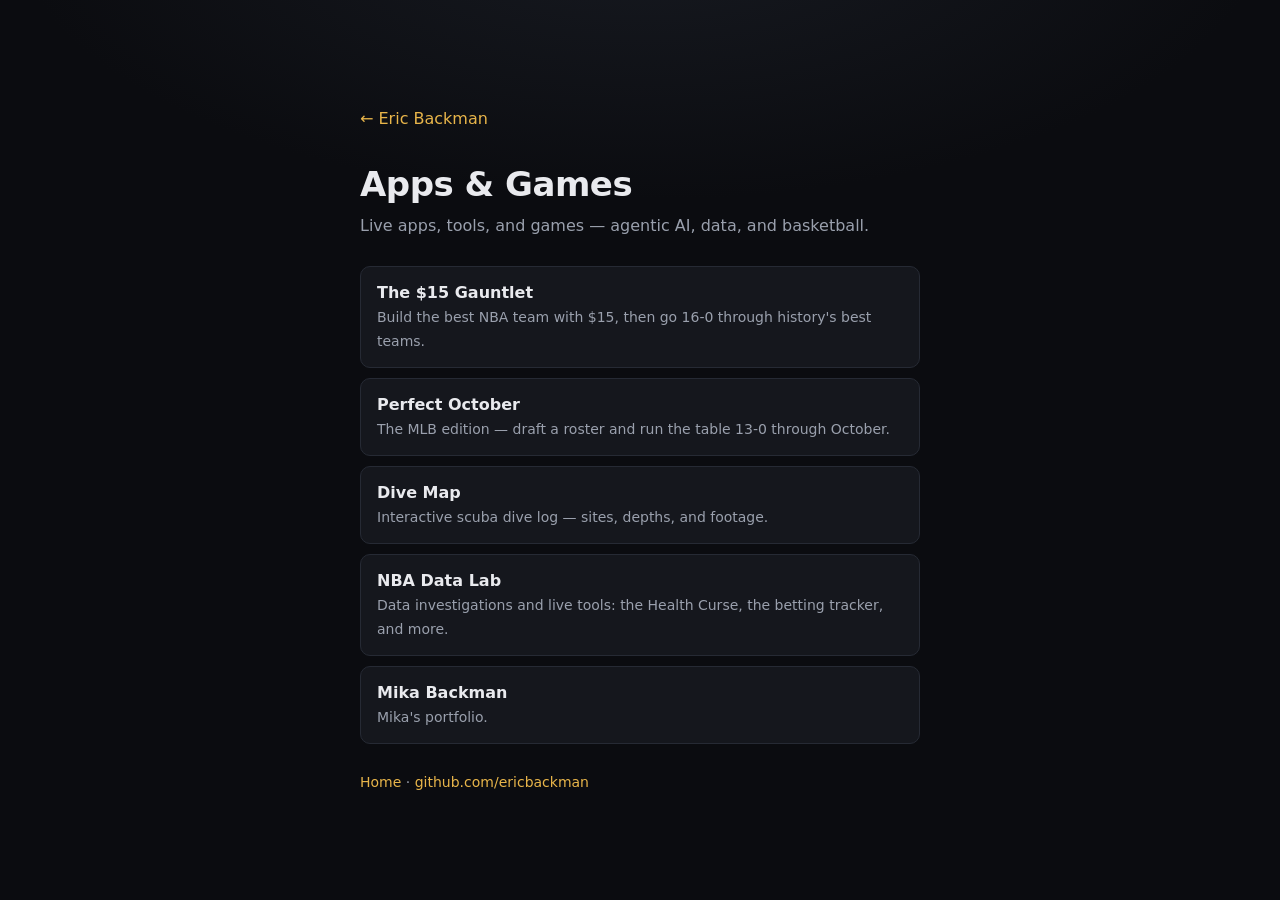
==== projects/index.html @ 5b98a666 "feat: profile site is now the landing page; hub moves to /projects Replace the apex landing page wit" ====
<!doctype html>
<html lang="en">
<head>
  <meta charset="utf-8">
  <meta name="viewport" content="width=device-width, initial-scale=1.0">
  <title>Apps & Games — Eric Backman</title>
  <meta name="description" content="Live apps and games by Eric Backman — agentic AI, data, and games.">
  <style>
    :root {
      --bg: #0b0c10; --panel: #15171d; --line: #262a34;
      --text: #e9eaee; --muted: #9aa0ad; --accent: #e8b54a;
    }
    * { box-sizing: border-box; }
    body {
      margin: 0; background: radial-gradient(900px 400px at 50% -80px, #171a21 0%, transparent 70%), var(--bg);
      color: var(--text); font: 16px/1.5 'Segoe UI', system-ui, sans-serif;
      min-height: 100svh; display: flex; align-items: center; justify-content: center; padding: 32px 16px;
    }
    main { max-width: 560px; width: 100%; }
    h1 { font-size: 34px; margin: 0 0 4px; letter-spacing: -0.5px; }
    .sub { color: var(--muted); margin: 0 0 28px; }
    .sub a { color: var(--accent); text-decoration: none; }
    ul { list-style: none; margin: 0; padding: 0; display: grid; gap: 10px; }
    li a {
      display: block; padding: 14px 16px; border: 1px solid var(--line); border-radius: 10px;
      background: var(--panel); color: var(--text); text-decoration: none;
      transition: border-color .15s, transform .1s;
    }
    li a:hover { border-color: var(--accent); transform: translateY(-1px); }
    li a strong { display: block; }
    li a span { color: var(--muted); font-size: 14px; }
    footer { margin-top: 28px; color: var(--muted); font-size: 14px; }
    footer a { color: var(--accent); text-decoration: none; }
  </style>
</head>
<body>
  <main>
    <p class="sub"><a href="/">&larr; Eric Backman</a></p>
    <h1>Apps &amp; Games</h1>
    <p class="sub">Live apps, tools, and games — agentic AI, data, and basketball.</p>
    <ul>
      <li><a href="https://15.ericbackman.com">
        <strong>The $15 Gauntlet</strong>
        <span>Build the best NBA team with $15, then go 16-0 through history's best teams.</span>
      </a></li>
      <li><a href="https://october.ericbackman.com">
        <strong>Perfect October</strong>
        <span>The MLB edition — draft a roster and run the table 13-0 through October.</span>
      </a></li>
      <li><a href="https://dives.ericbackman.com">
        <strong>Dive Map</strong>
        <span>Interactive scuba dive log — sites, depths, and footage.</span>
      </a></li>
      <li><a href="https://datalab.ericbackman.com">
        <strong>NBA Data Lab</strong>
        <span>Data investigations and live tools: the Health Curse, the betting tracker, and more.</span>
      </a></li>
      <li><a href="https://mika.ericbackman.com">
        <strong>Mika Backman</strong>
        <span>Mika's portfolio.</span>
      </a></li>
    </ul>
    <footer><a href="/">Home</a> &middot; <a href="https://github.com/ericbackman">github.com/ericbackman</a></footer>
  </main>
</body>
</html>
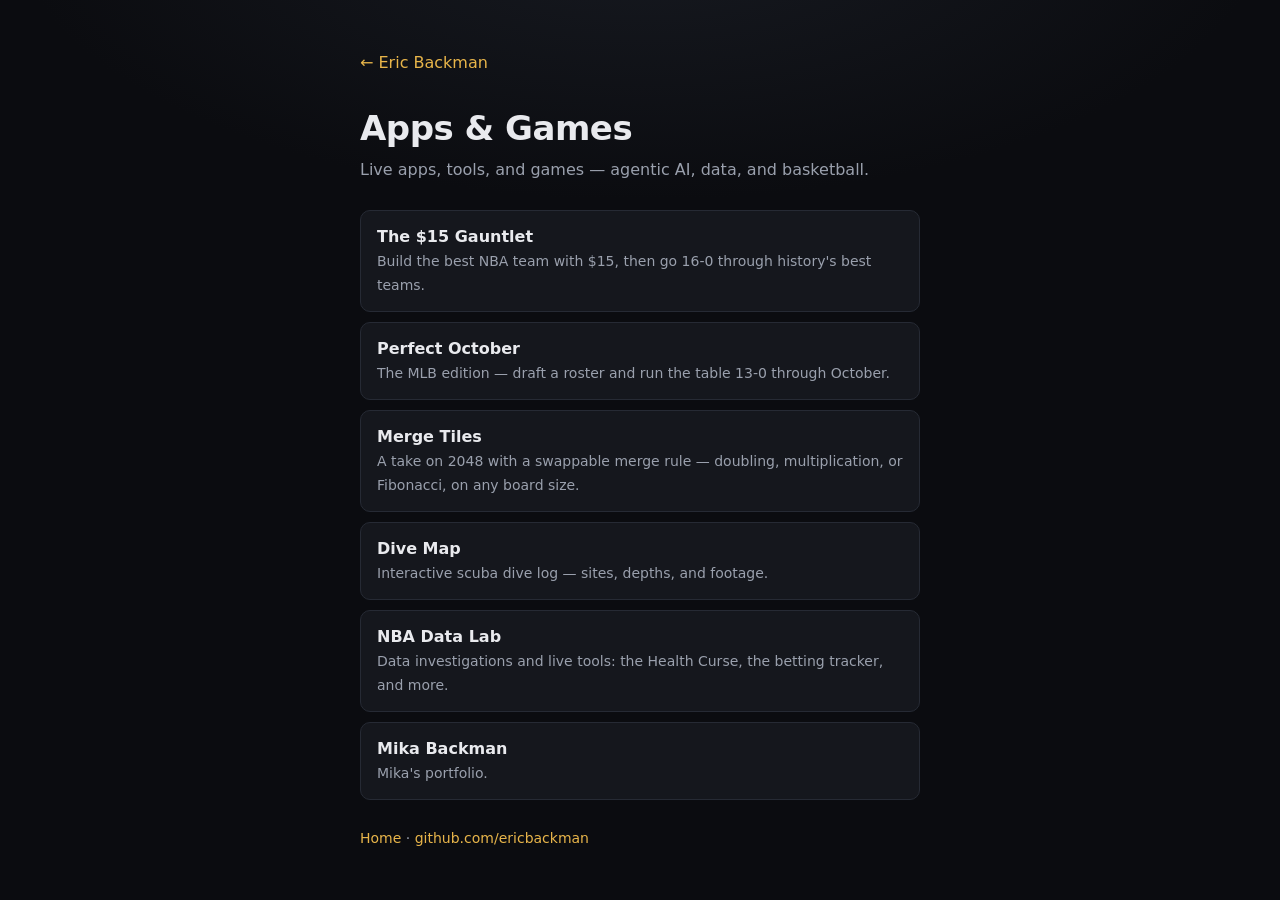
==== commit 6b28a19d: "feat: add Merge Tiles to the apps & games list Links the projects page to the newly deployed 2048.er" ====
--- a/projects/index.html
+++ b/projects/index.html
@@ -47,6 +47,10 @@
         <strong>Perfect October</strong>
         <span>The MLB edition — draft a roster and run the table 13-0 through October.</span>
       </a></li>
+      <li><a href="https://2048.ericbackman.com">
+        <strong>Merge Tiles</strong>
+        <span>A take on 2048 with a swappable merge rule — doubling, multiplication, or Fibonacci, on any board size.</span>
+      </a></li>
       <li><a href="https://dives.ericbackman.com">
         <strong>Dive Map</strong>
         <span>Interactive scuba dive log — sites, depths, and footage.</span>
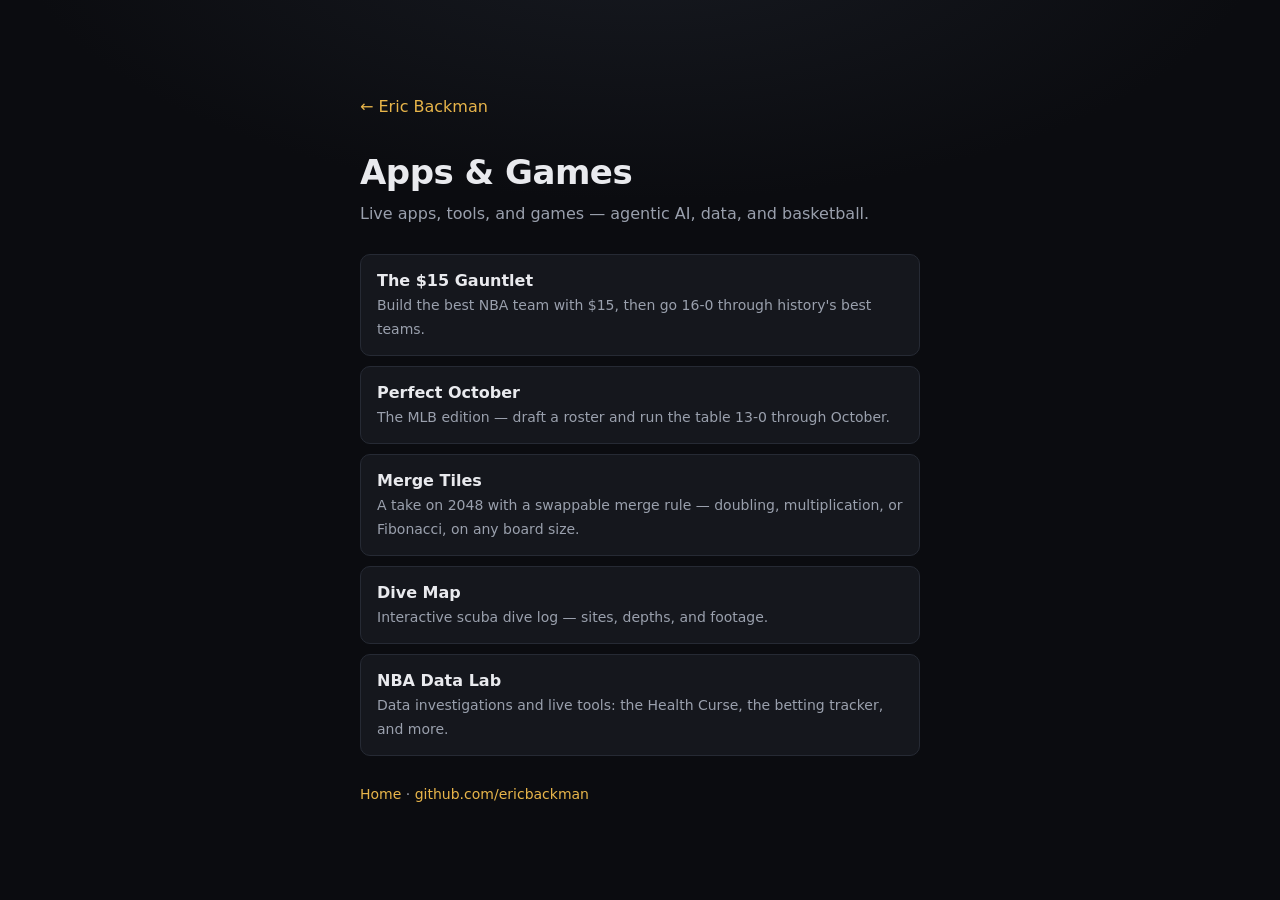
==== commit 98bab372: "chore: remove retired mika.ericbackman.com from portfolio Mika's site has been retired — Cloudflare " ====
--- a/projects/index.html
+++ b/projects/index.html
@@ -59,10 +59,6 @@
         <strong>NBA Data Lab</strong>
         <span>Data investigations and live tools: the Health Curse, the betting tracker, and more.</span>
       </a></li>
-      <li><a href="https://mika.ericbackman.com">
-        <strong>Mika Backman</strong>
-        <span>Mika's portfolio.</span>
-      </a></li>
     </ul>
     <footer><a href="/">Home</a> &middot; <a href="https://github.com/ericbackman">github.com/ericbackman</a></footer>
   </main>
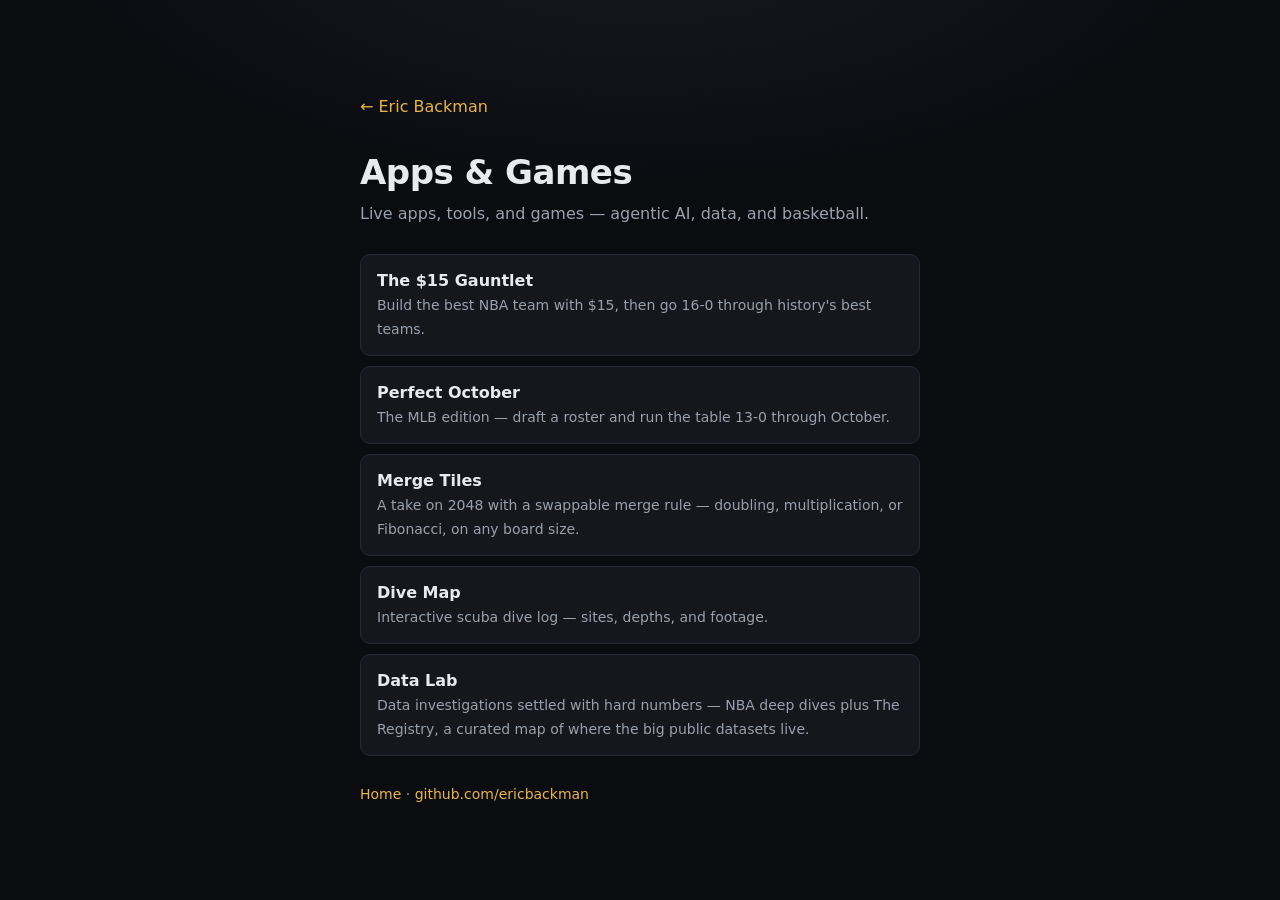
==== commit 21d102f9: "chore: rebrand datalab.ericbackman.com entry to Data Lab in portfolio" ====
--- a/projects/index.html
+++ b/projects/index.html
@@ -56,8 +56,8 @@
         <span>Interactive scuba dive log — sites, depths, and footage.</span>
       </a></li>
       <li><a href="https://datalab.ericbackman.com">
-        <strong>NBA Data Lab</strong>
-        <span>Data investigations and live tools: the Health Curse, the betting tracker, and more.</span>
+        <strong>Data Lab</strong>
+        <span>Data investigations settled with hard numbers — NBA deep dives plus The Registry, a curated map of where the big public datasets live.</span>
       </a></li>
     </ul>
     <footer><a href="/">Home</a> &middot; <a href="https://github.com/ericbackman">github.com/ericbackman</a></footer>
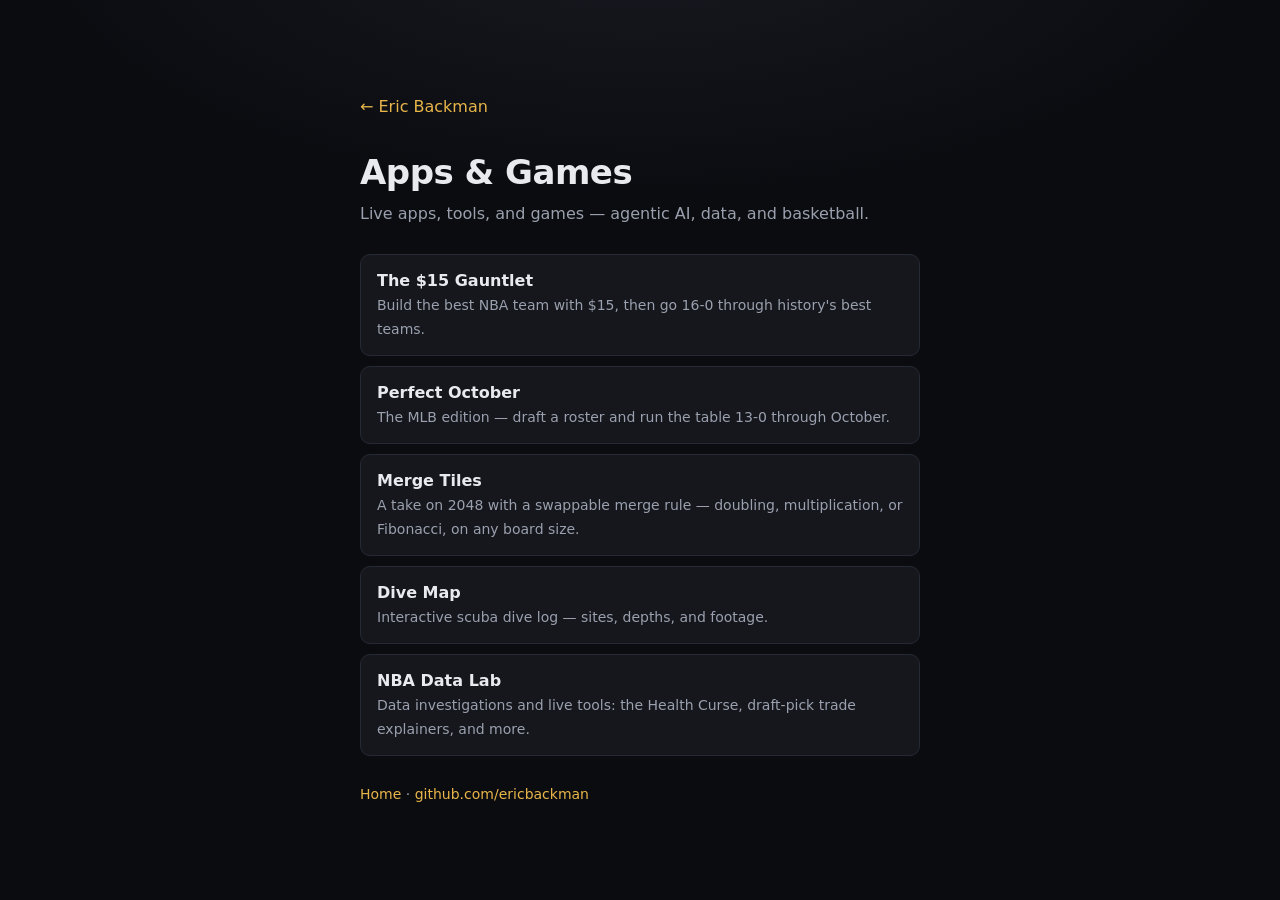
==== commit b1debc48: "chore: remove private, finance, and pseudonymous sites from the public hub This page is public and s" ====
--- a/projects/index.html
+++ b/projects/index.html
@@ -56,8 +56,8 @@
         <span>Interactive scuba dive log — sites, depths, and footage.</span>
       </a></li>
       <li><a href="https://datalab.ericbackman.com">
-        <strong>Data Lab</strong>
-        <span>Data investigations settled with hard numbers — NBA deep dives plus The Registry, a curated map of where the big public datasets live.</span>
+        <strong>NBA Data Lab</strong>
+        <span>Data investigations and live tools: the Health Curse, draft-pick trade explainers, and more.</span>
       </a></li>
     </ul>
     <footer><a href="/">Home</a> &middot; <a href="https://github.com/ericbackman">github.com/ericbackman</a></footer>
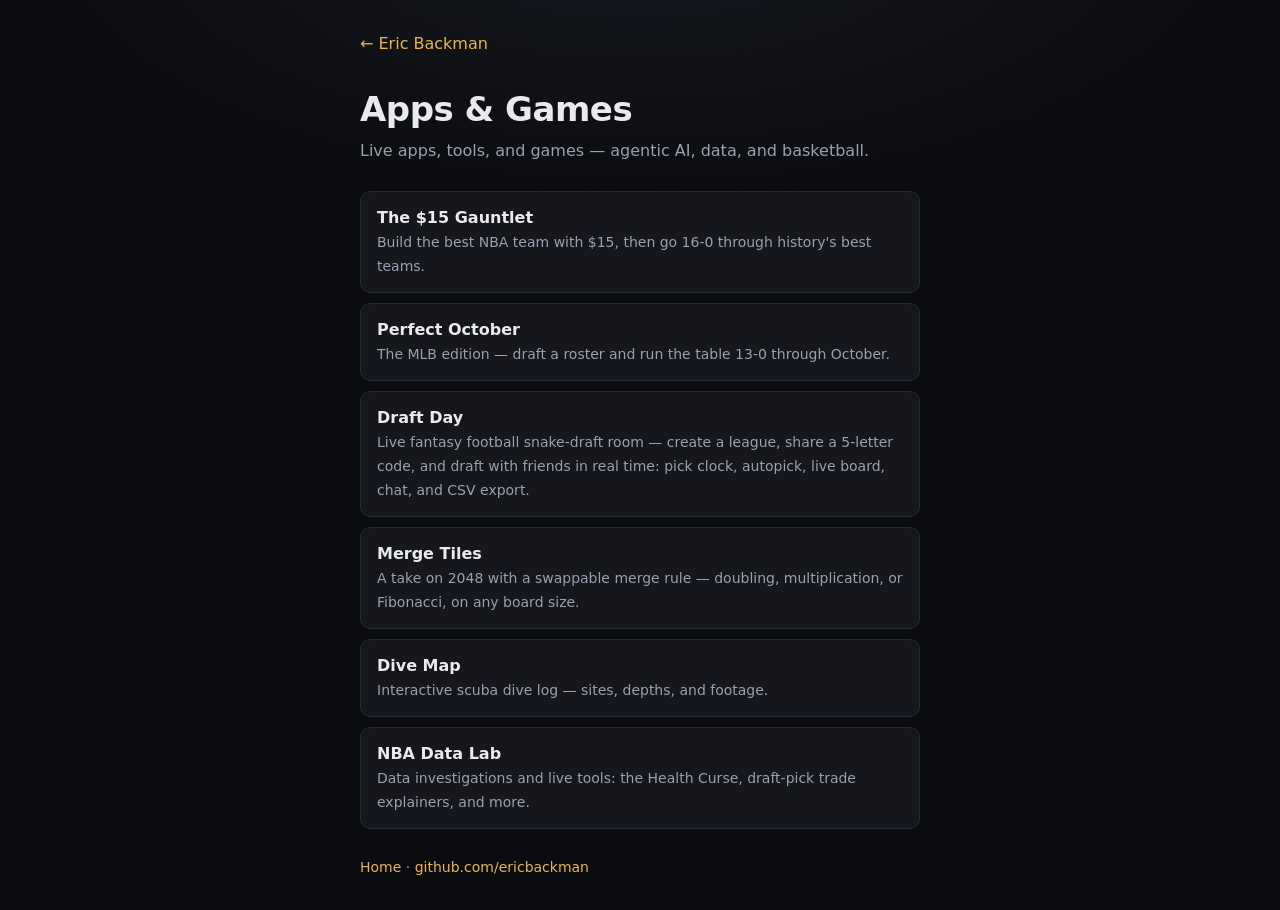
==== commit 8785d93a: "chore: add draft.ericbackman.com in portfolio Co-Authored-By: Claude Fable 5 <noreply@anthropic.com>" ====
--- a/projects/index.html
+++ b/projects/index.html
@@ -47,6 +47,10 @@
         <strong>Perfect October</strong>
         <span>The MLB edition — draft a roster and run the table 13-0 through October.</span>
       </a></li>
+      <li><a href="https://draft.ericbackman.com">
+        <strong>Draft Day</strong>
+        <span>Live fantasy football snake-draft room — create a league, share a 5-letter code, and draft with friends in real time: pick clock, autopick, live board, chat, and CSV export.</span>
+      </a></li>
       <li><a href="https://2048.ericbackman.com">
         <strong>Merge Tiles</strong>
         <span>A take on 2048 with a swappable merge rule — doubling, multiplication, or Fibonacci, on any board size.</span>
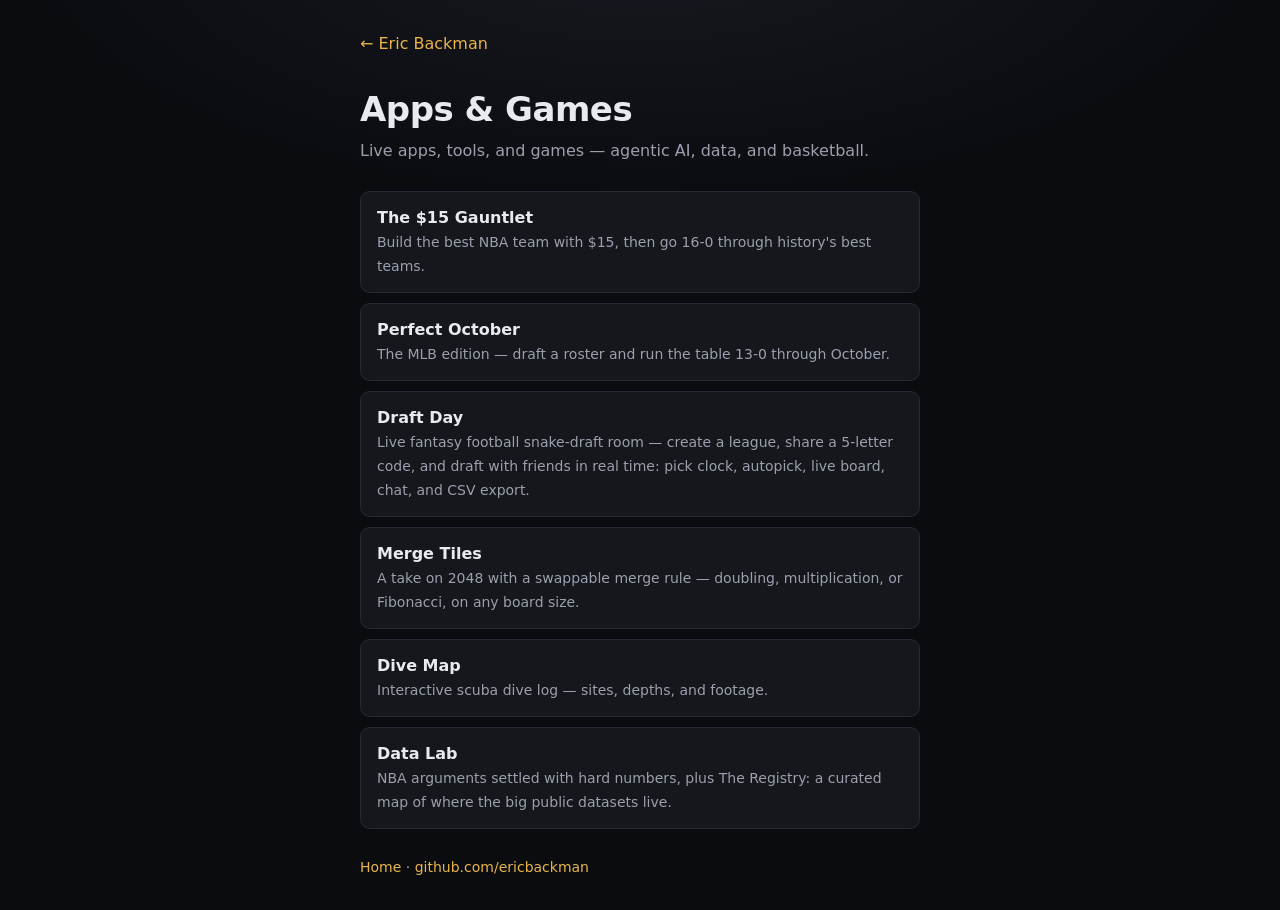
==== commit 7348e644: "chore: refresh the Data Lab entry, which had gone stale in both catalogs The public pages still call" ====
--- a/projects/index.html
+++ b/projects/index.html
@@ -60,8 +60,8 @@
         <span>Interactive scuba dive log — sites, depths, and footage.</span>
       </a></li>
       <li><a href="https://datalab.ericbackman.com">
-        <strong>NBA Data Lab</strong>
-        <span>Data investigations and live tools: the Health Curse, draft-pick trade explainers, and more.</span>
+        <strong>Data Lab</strong>
+        <span>NBA arguments settled with hard numbers, plus The Registry: a curated map of where the big public datasets live.</span>
       </a></li>
     </ul>
     <footer><a href="/">Home</a> &middot; <a href="https://github.com/ericbackman">github.com/ericbackman</a></footer>
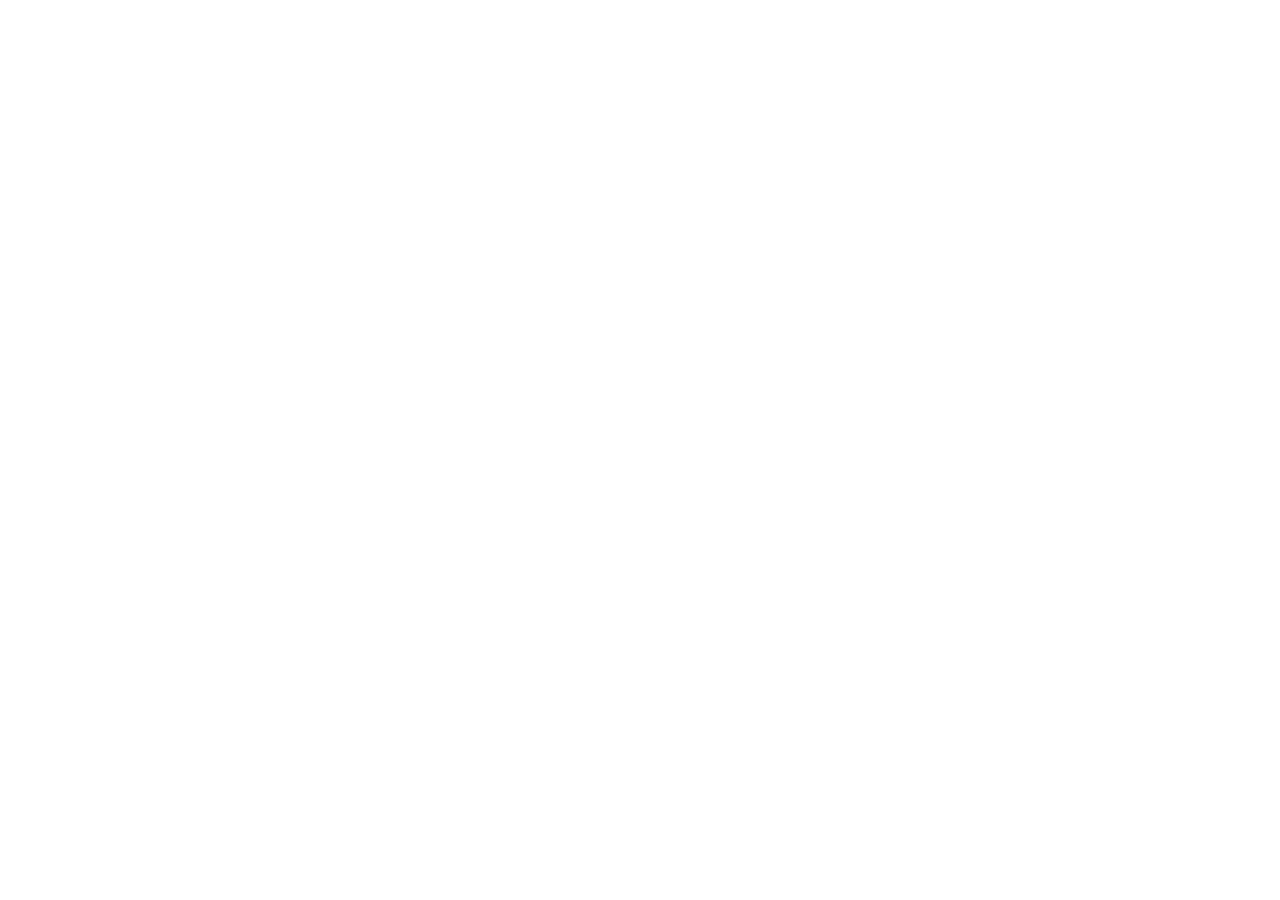
==== commit df0dd05e: "chore: redirect the old portfolio to ericbackman.com It had two links to private repos that 404 and " ====
--- a/projects/index.html
+++ b/projects/index.html
@@ -1,70 +1,13 @@
-<!doctype html>
+<!DOCTYPE html>
 <html lang="en">
 <head>
-  <meta charset="utf-8">
-  <meta name="viewport" content="width=device-width, initial-scale=1.0">
-  <title>Apps & Games — Eric Backman</title>
-  <meta name="description" content="Live apps and games by Eric Backman — agentic AI, data, and games.">
-  <style>
-    :root {
-      --bg: #0b0c10; --panel: #15171d; --line: #262a34;
-      --text: #e9eaee; --muted: #9aa0ad; --accent: #e8b54a;
-    }
-    * { box-sizing: border-box; }
-    body {
-      margin: 0; background: radial-gradient(900px 400px at 50% -80px, #171a21 0%, transparent 70%), var(--bg);
-      color: var(--text); font: 16px/1.5 'Segoe UI', system-ui, sans-serif;
-      min-height: 100svh; display: flex; align-items: center; justify-content: center; padding: 32px 16px;
-    }
-    main { max-width: 560px; width: 100%; }
-    h1 { font-size: 34px; margin: 0 0 4px; letter-spacing: -0.5px; }
-    .sub { color: var(--muted); margin: 0 0 28px; }
-    .sub a { color: var(--accent); text-decoration: none; }
-    ul { list-style: none; margin: 0; padding: 0; display: grid; gap: 10px; }
-    li a {
-      display: block; padding: 14px 16px; border: 1px solid var(--line); border-radius: 10px;
-      background: var(--panel); color: var(--text); text-decoration: none;
-      transition: border-color .15s, transform .1s;
-    }
-    li a:hover { border-color: var(--accent); transform: translateY(-1px); }
-    li a strong { display: block; }
-    li a span { color: var(--muted); font-size: 14px; }
-    footer { margin-top: 28px; color: var(--muted); font-size: 14px; }
-    footer a { color: var(--accent); text-decoration: none; }
-  </style>
+  <meta charset="UTF-8">
+  <title>Eric Backman</title>
+  <meta name="robots" content="noindex">
+  <link rel="canonical" href="https://ericbackman.com/">
+  <meta http-equiv="refresh" content="0; url=https://ericbackman.com/">
 </head>
 <body>
-  <main>
-    <p class="sub"><a href="/">&larr; Eric Backman</a></p>
-    <h1>Apps &amp; Games</h1>
-    <p class="sub">Live apps, tools, and games — agentic AI, data, and basketball.</p>
-    <ul>
-      <li><a href="https://15.ericbackman.com">
-        <strong>The $15 Gauntlet</strong>
-        <span>Build the best NBA team with $15, then go 16-0 through history's best teams.</span>
-      </a></li>
-      <li><a href="https://october.ericbackman.com">
-        <strong>Perfect October</strong>
-        <span>The MLB edition — draft a roster and run the table 13-0 through October.</span>
-      </a></li>
-      <li><a href="https://draft.ericbackman.com">
-        <strong>Draft Day</strong>
-        <span>Live fantasy football snake-draft room — create a league, share a 5-letter code, and draft with friends in real time: pick clock, autopick, live board, chat, and CSV export.</span>
-      </a></li>
-      <li><a href="https://2048.ericbackman.com">
-        <strong>Merge Tiles</strong>
-        <span>A take on 2048 with a swappable merge rule — doubling, multiplication, or Fibonacci, on any board size.</span>
-      </a></li>
-      <li><a href="https://dives.ericbackman.com">
-        <strong>Dive Map</strong>
-        <span>Interactive scuba dive log — sites, depths, and footage.</span>
-      </a></li>
-      <li><a href="https://datalab.ericbackman.com">
-        <strong>Data Lab</strong>
-        <span>NBA arguments settled with hard numbers, plus The Registry: a curated map of where the big public datasets live.</span>
-      </a></li>
-    </ul>
-    <footer><a href="/">Home</a> &middot; <a href="https://github.com/ericbackman">github.com/ericbackman</a></footer>
-  </main>
+  <p>This site moved to <a href="https://ericbackman.com/">ericbackman.com</a>.</p>
 </body>
 </html>
